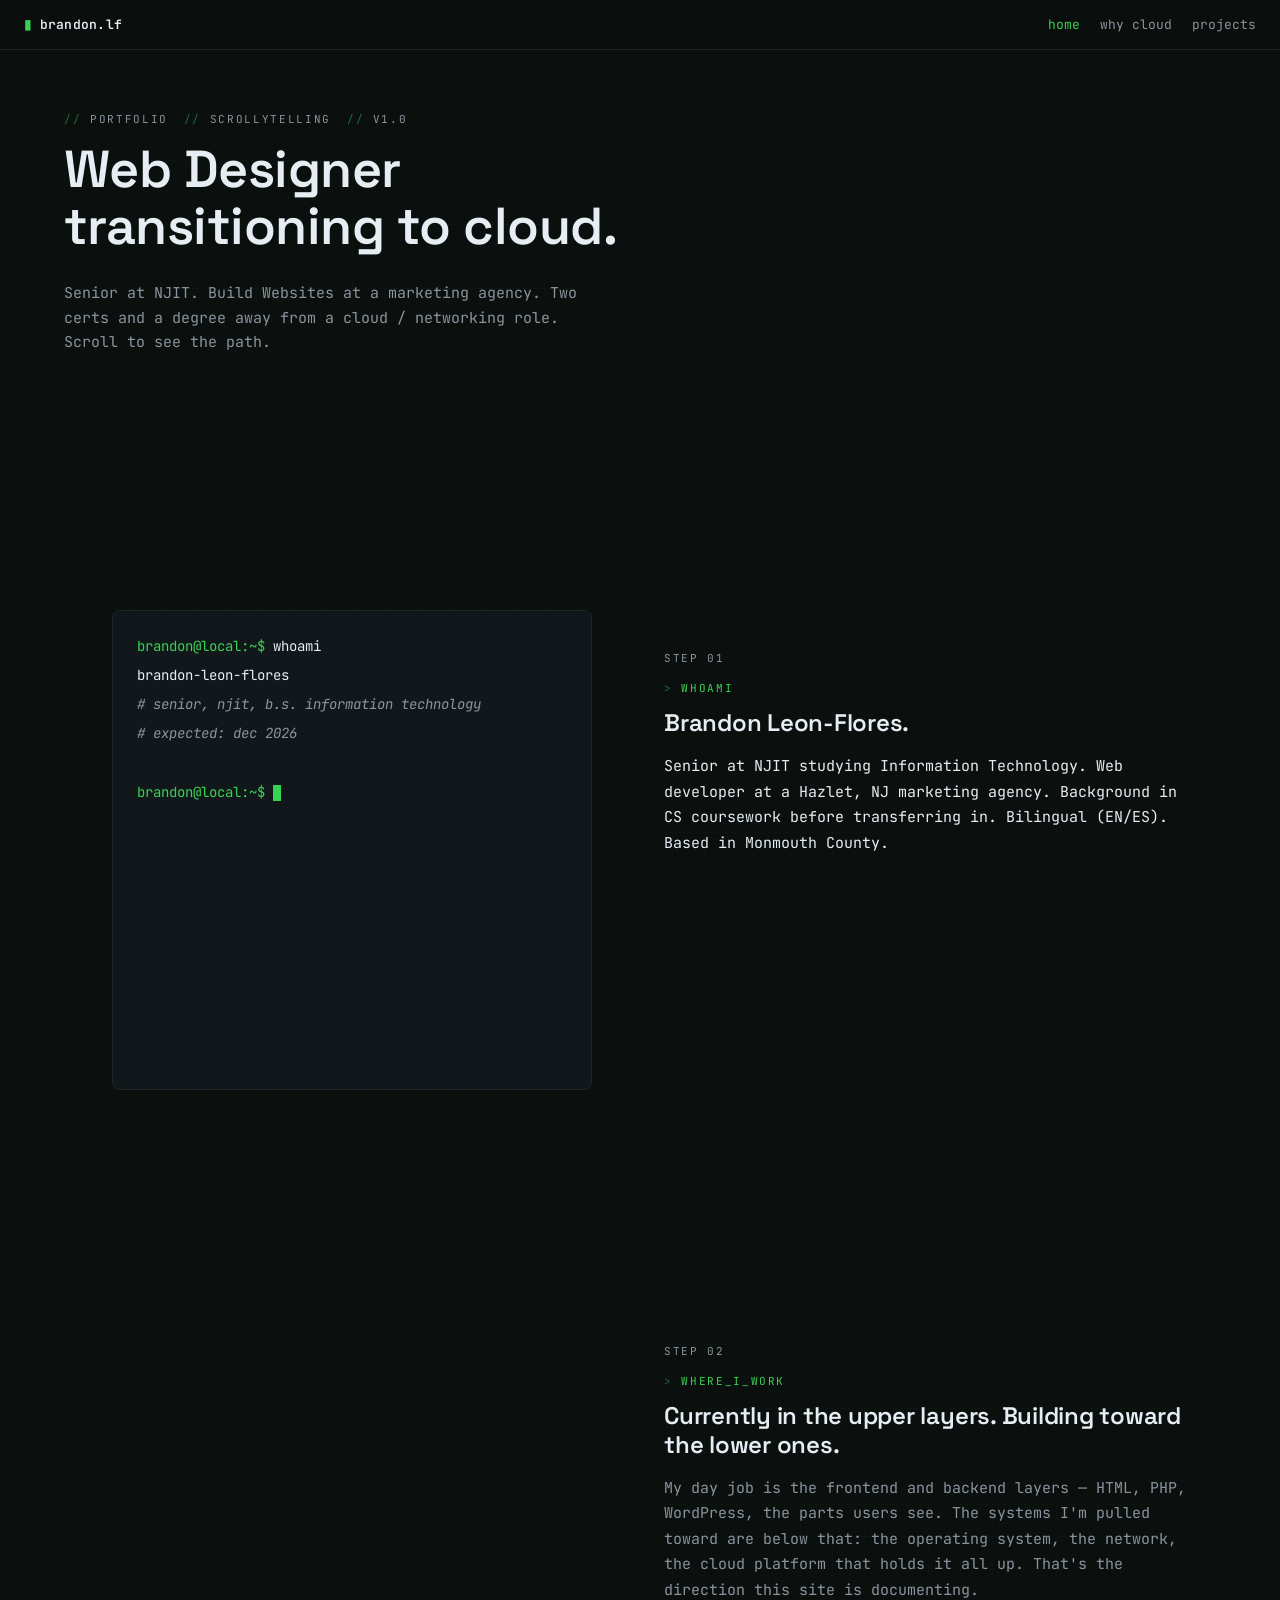
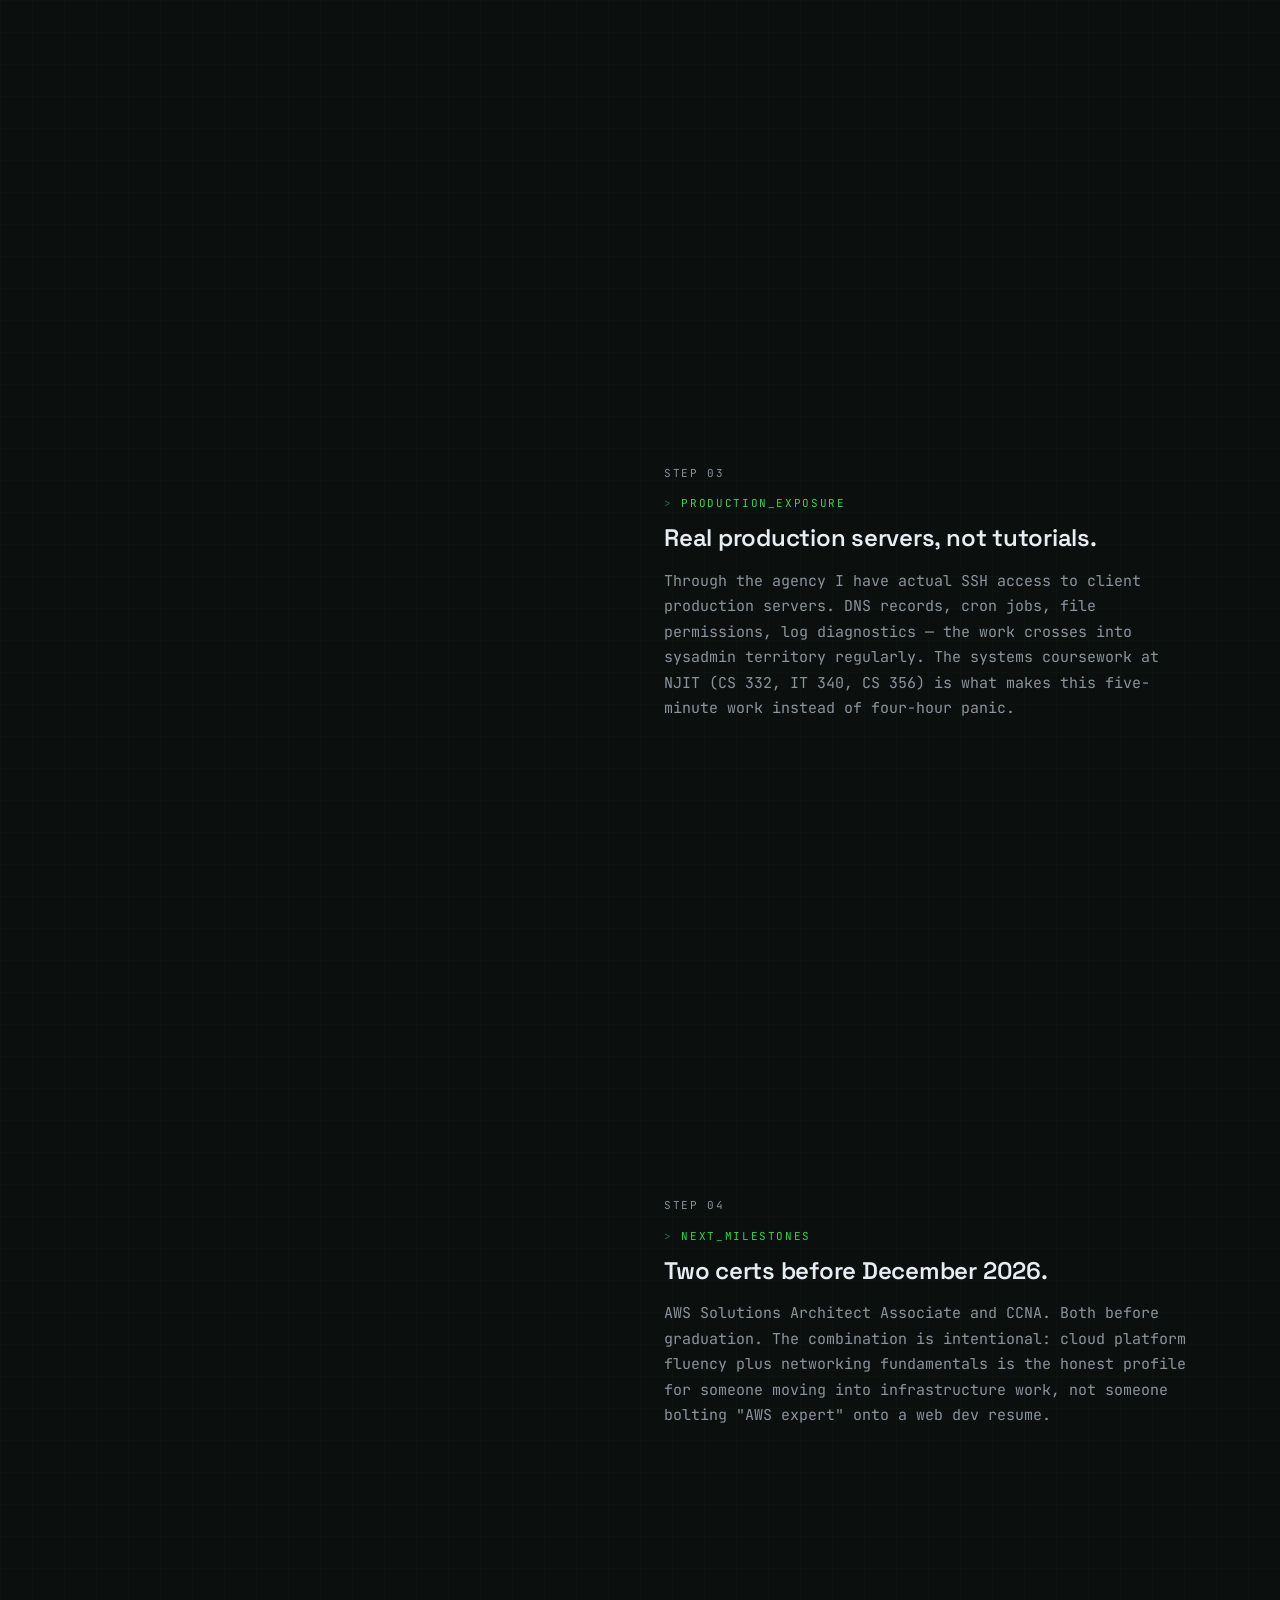
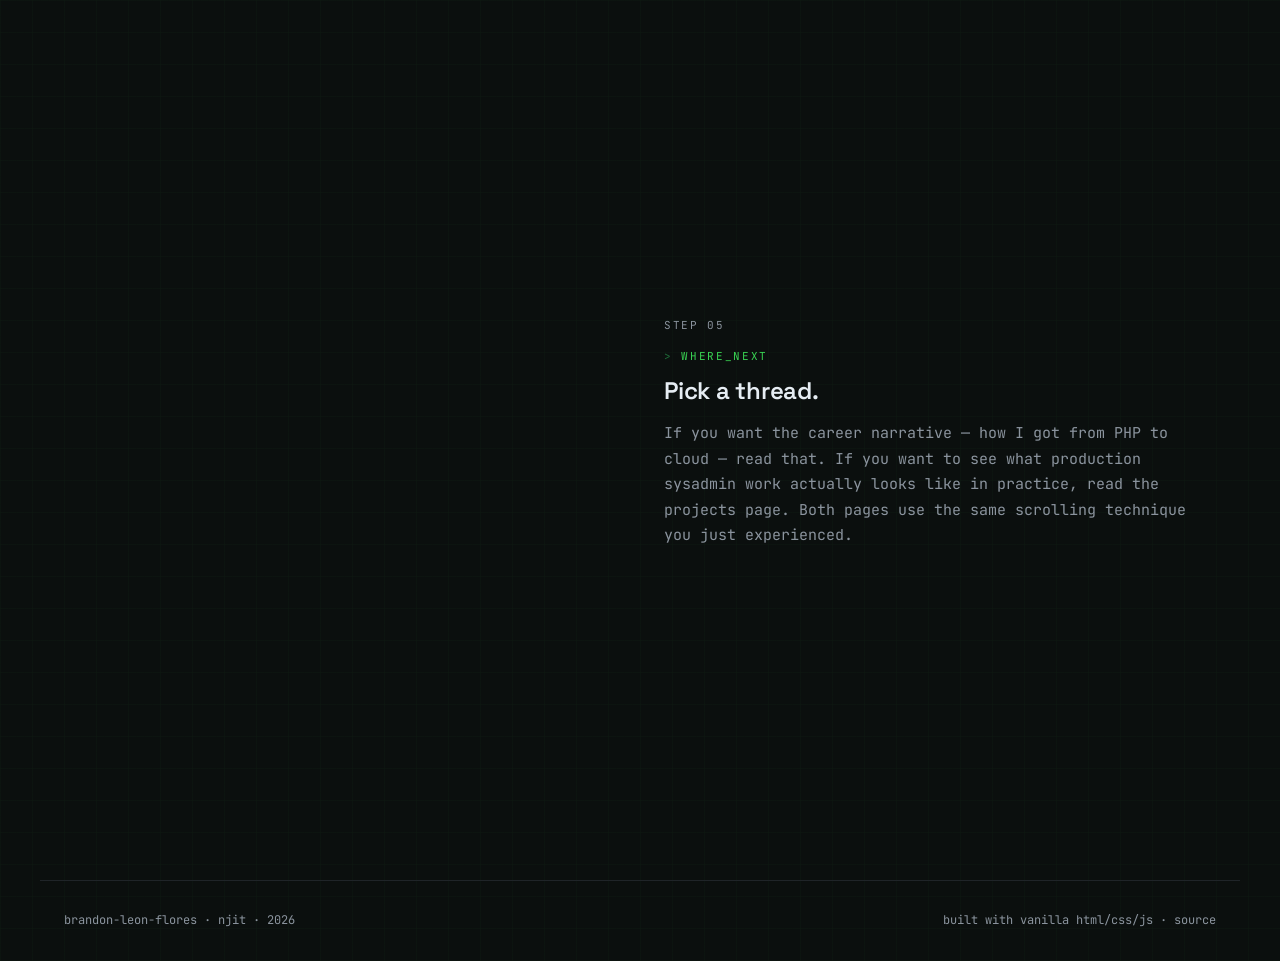
==== index.html @ f3f44c98 "First commit" ====
<!doctype html>
<html lang="en">
<head>
<meta charset="utf-8" />
<meta name="viewport" content="width=device-width, initial-scale=1" />
<title>Brandon Leon-Flores — Web → Cloud</title>
<meta name="description" content="Senior IT student at NJIT transitioning from web development toward cloud and networking infrastructure." />
<link rel="preconnect" href="https://fonts.googleapis.com" />
<link rel="preconnect" href="https://fonts.gstatic.com" crossorigin />
<link href="https://fonts.googleapis.com/css2?family=JetBrains+Mono:wght@400;500;600&family=Space+Grotesk:wght@500;600;700&display=swap" rel="stylesheet" />
<link rel="stylesheet" href="/styles.css" />
</head>
<body>

<header class="topbar">
  <a href="index.html" class="topbar__brand">brandon.lf</a>
  <nav class="topbar__nav" aria-label="Main">
    <a href="index.html" class="active">home</a>
    <a href="why-cloud.html">why cloud</a>
    <a href="projects.html">projects</a>
  </nav>
</header>

<section class="intro">
  <div class="intro__meta">
    <span>portfolio</span>
    <span>scrollytelling </span>
    <span>v1.0</span>
  </div>
  <h1>Web Designer<br />transitioning to cloud.</h1>
  <p style="color: var(--text-dim); max-width: 60ch;">
    Senior at NJIT. Build Websites at a marketing agency. Two certs and a degree away from a cloud / networking role. Scroll to see the path.
  </p>
</section>

<section class="scrolly" aria-label="Story sequence">

  <!-- Sticky visual column -->
  <div class="scrolly__sticky">
    <div class="scrolly__visual">

      <!-- Step 1: terminal whoami -->
      <div class="visual-state" data-state="1">
        <div class="terminal">
          <div class="terminal__line"><span class="terminal__prompt">brandon@local:~$</span> whoami</div>
          <div class="terminal__line">brandon-leon-flores</div>
          <div class="terminal__line"><span class="terminal__comment"># senior, njit, b.s. information technology</span></div>
          <div class="terminal__line"><span class="terminal__comment"># expected: dec 2026</span></div>
          <div class="terminal__line">&nbsp;</div>
          <div class="terminal__line"><span class="terminal__prompt">brandon@local:~$</span> <span class="terminal__cursor"></span></div>
        </div>
      </div>

      <!-- Step 2: stack -->
      <div class="visual-state" data-state="2">
        <div class="stack" aria-label="Tech stack focus">
          <div class="stack__layer">Frontend &nbsp;·&nbsp; HTML / CSS / JS</div>
          <div class="stack__layer">Backend &nbsp;·&nbsp; PHP / WordPress / Spring</div>
          <div class="stack__layer highlight">Operating System &nbsp;·&nbsp; Linux / sysadmin</div>
          <div class="stack__layer highlight">Network &nbsp;·&nbsp; DNS / routing / wireless</div>
          <div class="stack__layer highlight">Cloud &nbsp;·&nbsp; AWS (in progress)</div>
        </div>
      </div>

      <!-- Step 3: production server -->
      <div class="visual-state" data-state="3">
        <div class="terminal">
          <div class="terminal__line"><span class="terminal__prompt">user@prod-www:~$</span> crontab -l</div>
          <div class="terminal__line">0 3 * * *  /usr/local/bin/backup.sh</div>
          <div class="terminal__line">15 * * * * /usr/local/bin/cache-clear.sh</div>
          <div class="terminal__line">&nbsp;</div>
          <div class="terminal__line"><span class="terminal__prompt">user@prod-www:~$</span> dig client.com MX</div>
          <div class="terminal__line"><span class="terminal__comment">;; ANSWER SECTION:</span></div>
          <div class="terminal__line">client.com. 3600 IN MX 10 mail.client.com.</div>
          <div class="terminal__line">&nbsp;</div>
          <div class="terminal__line"><span class="terminal__prompt">user@prod-www:~$</span> <span class="terminal__cursor"></span></div>
        </div>
      </div>

      <!-- Step 4: certs -->
      <div class="visual-state" data-state="4">
        <div class="certs">
          <div class="cert">
            <div class="cert__name">AWS SAA</div>
            <div class="cert__org">Solutions Architect Associate</div>
            <div class="cert__status">in progress</div>
            <div class="cert__bar"><div class="cert__bar-fill" style="width: 35%"></div></div>
          </div>
          <div class="cert">
            <div class="cert__name">CCNA</div>
            <div class="cert__org">Cisco Certified Network Associate</div>
            <div class="cert__status">in progress</div>
            <div class="cert__bar"><div class="cert__bar-fill" style="width: 20%"></div></div>
          </div>
        </div>
      </div>

      <!-- Step 5: CTA -->
      <div class="visual-state" data-state="5">
        <div class="cta-card">
          <h3>Two ways forward</h3>
          <p style="color: var(--text-dim); font-size: 13px; margin-bottom: 0;">Pick the one you want to read.</p>
          <div class="cta-card__links">
            <a href="why-cloud.html" data-link-to="why-cloud.html">→ The career narrative</a>
            <a href="projects.html" data-link-to="projects.html">→ One project in detail</a>
          </div>
        </div>
      </div>

    </div>
  </div>

  <!-- Scrolling steps column -->
  <div class="scrolly__steps">

    <div class="step" id="step-1" data-step="1">
      <div class="step__num">01</div>
      <div class="section-label">whoami</div>
      <h2 class="step__title">Brandon Leon-Flores.</h2>
      <p class="step__body">Senior at NJIT studying Information Technology. Web developer at a Hazlet, NJ marketing agency. Background in CS coursework before transferring in. Bilingual (EN/ES). Based in Monmouth County.</p>
    </div>

    <div class="step" id="step-2" data-step="2">
      <div class="step__num">02</div>
      <div class="section-label">where_i_work</div>
      <h2 class="step__title">Currently in the upper layers. Building toward the lower ones.</h2>
      <p class="step__body">My day job is the frontend and backend layers — HTML, PHP, WordPress, the parts users see. The systems I'm pulled toward are below that: the operating system, the network, the cloud platform that holds it all up. That's the direction this site is documenting.</p>
    </div>

    <div class="step" id="step-3" data-step="3">
      <div class="step__num">03</div>
      <div class="section-label">production_exposure</div>
      <h2 class="step__title">Real production servers, not tutorials.</h2>
      <p class="step__body">Through the agency I have actual SSH access to client production servers. DNS records, cron jobs, file permissions, log diagnostics — the work crosses into sysadmin territory regularly. The systems coursework at NJIT (CS 332, IT 340, CS 356) is what makes this five-minute work instead of four-hour panic.</p>
    </div>

    <div class="step" id="step-4" data-step="4">
      <div class="step__num">04</div>
      <div class="section-label">next_milestones</div>
      <h2 class="step__title">Two certs before December 2026.</h2>
      <p class="step__body">AWS Solutions Architect Associate and CCNA. Both before graduation. The combination is intentional: cloud platform fluency plus networking fundamentals is the honest profile for someone moving into infrastructure work, not someone bolting "AWS expert" onto a web dev resume.</p>
    </div>

    <div class="step" id="step-5" data-step="5">
      <div class="step__num">05</div>
      <div class="section-label">where_next</div>
      <h2 class="step__title">Pick a thread.</h2>
      <p class="step__body">If you want the career narrative — how I got from PHP to cloud — read that. If you want to see what production sysadmin work actually looks like in practice, read the projects page. Both pages use the same scrolling technique you just experienced.</p>
    </div>

  </div>
</section>

<footer class="footer">
  <div>brandon-leon-flores · njit · 2026</div>
  <div>built with vanilla html/css/js · <a href="https://github.com" style="color: var(--text-dim); border: none;">source</a></div>
</footer>

<script src="/scrolly.js"></script>
</body>
</html>
---- styles.css ----
/* ============================================
   Scrollytelling Portfolio — Shared Styles
   Brandon Leon-Flores
   ============================================ */

/* --- Tokens --- */
:root {
  --bg: #0b0f0e;
  --surface: #11171a;
  --surface-2: #161d22;
  --text: #e6edf3;
  --text-dim: #8b949e;
  --accent: #39d353;
  --accent-dim: #1f6f3a;
  --border: #1f2428;
  --border-bright: #2d343a;

  --font-mono: "JetBrains Mono", ui-monospace, "SF Mono", Menlo, monospace;
  --font-display: "Space Grotesk", system-ui, sans-serif;

  --max-content: 1200px;
}

/* --- Reset + base --- */
*, *::before, *::after { box-sizing: border-box; }

html {
  scroll-behavior: smooth;
}

body {
  margin: 0;
  background: var(--bg);
  color: var(--text);
  font-family: var(--font-mono);
  font-size: 15px;
  line-height: 1.65;
  -webkit-font-smoothing: antialiased;
  background-image:
    linear-gradient(rgba(57, 211, 83, 0.025) 1px, transparent 1px),
    linear-gradient(90deg, rgba(57, 211, 83, 0.025) 1px, transparent 1px);
  background-size: 32px 32px;
}

a {
  color: var(--accent);
  text-decoration: none;
  border-bottom: 1px dashed var(--accent-dim);
  transition: color 120ms ease, border-color 120ms ease;
}
a:hover {
  color: #6fe783;
  border-bottom-color: var(--accent);
}

h1, h2, h3 {
  font-family: var(--font-display);
  font-weight: 600;
  letter-spacing: -0.01em;
  margin: 0 0 0.5em 0;
  color: var(--text);
}

h1 { font-size: clamp(2rem, 5vw, 3.25rem); line-height: 1.1; }
h2 { font-size: clamp(1.4rem, 3vw, 2rem); line-height: 1.2; }
h3 { font-size: 1.15rem; }

p { margin: 0 0 1em 0; }

code {
  font-family: var(--font-mono);
  background: var(--surface);
  padding: 0.1em 0.4em;
  border-radius: 3px;
  border: 1px solid var(--border);
  font-size: 0.92em;
}

/* --- Top bar --- */
.topbar {
  position: sticky;
  top: 0;
  z-index: 50;
  display: flex;
  align-items: center;
  justify-content: space-between;
  padding: 14px 24px;
  background: rgba(11, 15, 14, 0.85);
  backdrop-filter: blur(8px);
  border-bottom: 1px solid var(--border);
  font-size: 13px;
}
.topbar__brand {
  color: var(--text);
  border: none;
  font-weight: 600;
  letter-spacing: 0.02em;
}
.topbar__brand::before {
  content: "▮ ";
  color: var(--accent);
}
.topbar__nav {
  display: flex;
  gap: 20px;
}
.topbar__nav a {
  color: var(--text-dim);
  border: none;
  font-size: 13px;
}
.topbar__nav a:hover { color: var(--accent); }
.topbar__nav a.active { color: var(--accent); }

/* --- Section labels (mono small caps) --- */
.section-label {
  font-family: var(--font-mono);
  font-size: 11px;
  letter-spacing: 0.15em;
  text-transform: uppercase;
  color: var(--accent);
  margin-bottom: 12px;
  display: inline-block;
}
.section-label::before { content: "> "; color: var(--accent-dim); }

/* --- Scrollytelling layout --- */
.scrolly {
  position: relative;
  display: grid;
  grid-template-columns: 1fr 1fr;
  gap: 0;
  max-width: var(--max-content);
  margin: 0 auto;
  padding: 0 24px;
}

.scrolly__sticky {
  position: sticky;
  top: 0;
  height: 100vh;
  display: flex;
  align-items: center;
  justify-content: center;
  padding: 24px;
}

.scrolly__visual {
  width: 100%;
  max-width: 480px;
  aspect-ratio: 1 / 1;
  background: var(--surface);
  border: 1px solid var(--border);
  border-radius: 8px;
  position: relative;
  overflow: hidden;
  display: flex;
  align-items: center;
  justify-content: center;
}

.scrolly__steps {
  display: flex;
  flex-direction: column;
  padding: 0 24px;
}

.step {
  min-height: 80vh;
  display: flex;
  flex-direction: column;
  justify-content: center;
  padding: 40px 0;
  opacity: 0.35;
  transition: opacity 350ms ease;
}
.step.is-active {
  opacity: 1;
}

.step__num {
  font-size: 11px;
  letter-spacing: 0.15em;
  color: var(--text-dim);
  text-transform: uppercase;
  margin-bottom: 12px;
}
.step__num::before { content: "step "; }

.step__title {
  font-family: var(--font-display);
  font-size: 1.5rem;
  margin: 0 0 16px 0;
  color: var(--text);
}

.step__body {
  color: var(--text-dim);
  font-size: 15px;
  line-height: 1.7;
}
.step.is-active .step__body { color: var(--text); }

/* --- Visual states (per step) --- */
.visual-state { display: none; width: 100%; height: 100%; padding: 24px; flex-direction: column; }
.visual-state.is-active { display: flex; }

/* Terminal-style visual */
.terminal {
  font-family: var(--font-mono);
  font-size: 14px;
  width: 100%;
}
.terminal__line { margin-bottom: 6px; color: var(--text); }
.terminal__prompt { color: var(--accent); }
.terminal__cursor {
  display: inline-block;
  width: 8px;
  height: 16px;
  background: var(--accent);
  vertical-align: middle;
  animation: blink 1s steps(1) infinite;
}
@keyframes blink { 50% { opacity: 0; } }

.terminal__comment { color: var(--text-dim); font-style: italic; }

/* Stack diagram */
.stack {
  display: flex;
  flex-direction: column;
  gap: 6px;
  width: 100%;
  align-items: stretch;
}
.stack__layer {
  border: 1px solid var(--border);
  background: var(--surface-2);
  padding: 12px 16px;
  font-size: 13px;
  color: var(--text-dim);
  text-align: center;
  border-radius: 4px;
  transition: all 200ms ease;
}
.stack__layer.highlight {
  border-color: var(--accent);
  color: var(--accent);
  background: rgba(57, 211, 83, 0.06);
}

/* Cert cards */
.certs {
  display: grid;
  grid-template-columns: 1fr 1fr;
  gap: 16px;
  width: 100%;
}
.cert {
  border: 1px solid var(--border);
  background: var(--surface-2);
  padding: 20px 16px;
  border-radius: 6px;
  text-align: center;
}
.cert__name {
  font-family: var(--font-display);
  font-size: 14px;
  margin-bottom: 4px;
  color: var(--text);
}
.cert__org { font-size: 11px; color: var(--text-dim); margin-bottom: 14px; letter-spacing: 0.05em; }
.cert__status {
  font-size: 10px;
  letter-spacing: 0.15em;
  color: var(--accent);
  text-transform: uppercase;
  margin-bottom: 8px;
}
.cert__bar {
  height: 4px;
  background: var(--border);
  border-radius: 2px;
  overflow: hidden;
}
.cert__bar-fill {
  height: 100%;
  background: var(--accent);
  width: 35%;
}

/* CTA card */
.cta-card {
  border: 1px solid var(--accent-dim);
  background: rgba(57, 211, 83, 0.04);
  padding: 24px;
  border-radius: 6px;
  width: 100%;
}
.cta-card h3 { color: var(--accent); margin-top: 0; }
.cta-card__links { display: flex; flex-direction: column; gap: 12px; margin-top: 16px; }
.cta-card__links a {
  display: block;
  padding: 10px 14px;
  border: 1px solid var(--border-bright);
  background: var(--surface);
  border-radius: 4px;
  font-size: 13px;
  text-align: left;
}
.cta-card__links a:hover {
  border-color: var(--accent);
  background: var(--surface-2);
}

/* Timeline visual */
.timeline {
  display: flex;
  flex-direction: column;
  gap: 0;
  width: 100%;
  position: relative;
}
.timeline::before {
  content: "";
  position: absolute;
  left: 11px;
  top: 8px;
  bottom: 8px;
  width: 2px;
  background: var(--border);
}
.timeline__node {
  display: flex;
  align-items: flex-start;
  gap: 16px;
  padding: 12px 0;
  position: relative;
  transition: all 250ms ease;
}
.timeline__dot {
  width: 24px;
  height: 24px;
  border-radius: 50%;
  border: 2px solid var(--border);
  background: var(--surface);
  flex-shrink: 0;
  z-index: 1;
  transition: all 250ms ease;
}
.timeline__node.highlight .timeline__dot {
  border-color: var(--accent);
  background: var(--accent);
  box-shadow: 0 0 0 4px rgba(57, 211, 83, 0.18);
}
.timeline__year {
  font-family: var(--font-mono);
  font-size: 12px;
  color: var(--text-dim);
  letter-spacing: 0.05em;
  margin-bottom: 2px;
}
.timeline__node.highlight .timeline__year { color: var(--accent); }
.timeline__label {
  font-family: var(--font-display);
  font-size: 14px;
  color: var(--text-dim);
}
.timeline__node.highlight .timeline__label { color: var(--text); }

/* DNS / code visual */
.code-block {
  font-family: var(--font-mono);
  font-size: 12px;
  background: var(--bg);
  border: 1px solid var(--border);
  border-radius: 6px;
  padding: 16px;
  width: 100%;
  white-space: pre;
  overflow-x: auto;
  color: var(--text-dim);
}
.code-block .kw { color: var(--accent); }
.code-block .str { color: #d2a8ff; }
.code-block .com { color: #6e7681; font-style: italic; }

/* Summary card */
.summary {
  border-left: 3px solid var(--accent);
  padding: 16px 20px;
  background: var(--surface-2);
  width: 100%;
  border-radius: 0 6px 6px 0;
}
.summary h3 { margin-top: 0; }
.summary p { margin-bottom: 0; color: var(--text); }

/* --- Page intro / hero --- */
.intro {
  max-width: var(--max-content);
  margin: 0 auto;
  padding: 60px 24px 30px;
}
.intro__meta {
  display: flex;
  gap: 16px;
  font-size: 11px;
  letter-spacing: 0.15em;
  text-transform: uppercase;
  color: var(--text-dim);
  margin-bottom: 12px;
}
.intro__meta span::before { content: "// "; color: var(--accent-dim); }

/* --- Footer --- */
.footer {
  max-width: var(--max-content);
  margin: 80px auto 0;
  padding: 30px 24px;
  border-top: 1px solid var(--border);
  font-size: 12px;
  color: var(--text-dim);
  display: flex;
  justify-content: space-between;
  flex-wrap: wrap;
  gap: 12px;
}

/* --- Mobile --- */
@media (max-width: 768px) {
  .scrolly {
    grid-template-columns: 1fr;
  }
  .scrolly__sticky {
    position: sticky;
    height: 50vh;
    top: 50px;
    background: var(--bg);
    border-bottom: 1px solid var(--border);
    z-index: 5;
  }
  .scrolly__visual {
    aspect-ratio: auto;
    height: 100%;
    max-width: 100%;
  }
  .step { min-height: 60vh; padding: 24px 0; }
  .topbar { padding: 12px 16px; }
  .topbar__nav { gap: 14px; }
}

/* --- Reduced motion --- */
@media (prefers-reduced-motion: reduce) {
  *, *::before, *::after {
    animation-duration: 0ms !important;
    transition-duration: 0ms !important;
  }
  html { scroll-behavior: auto; }
  .step { opacity: 1; }
}
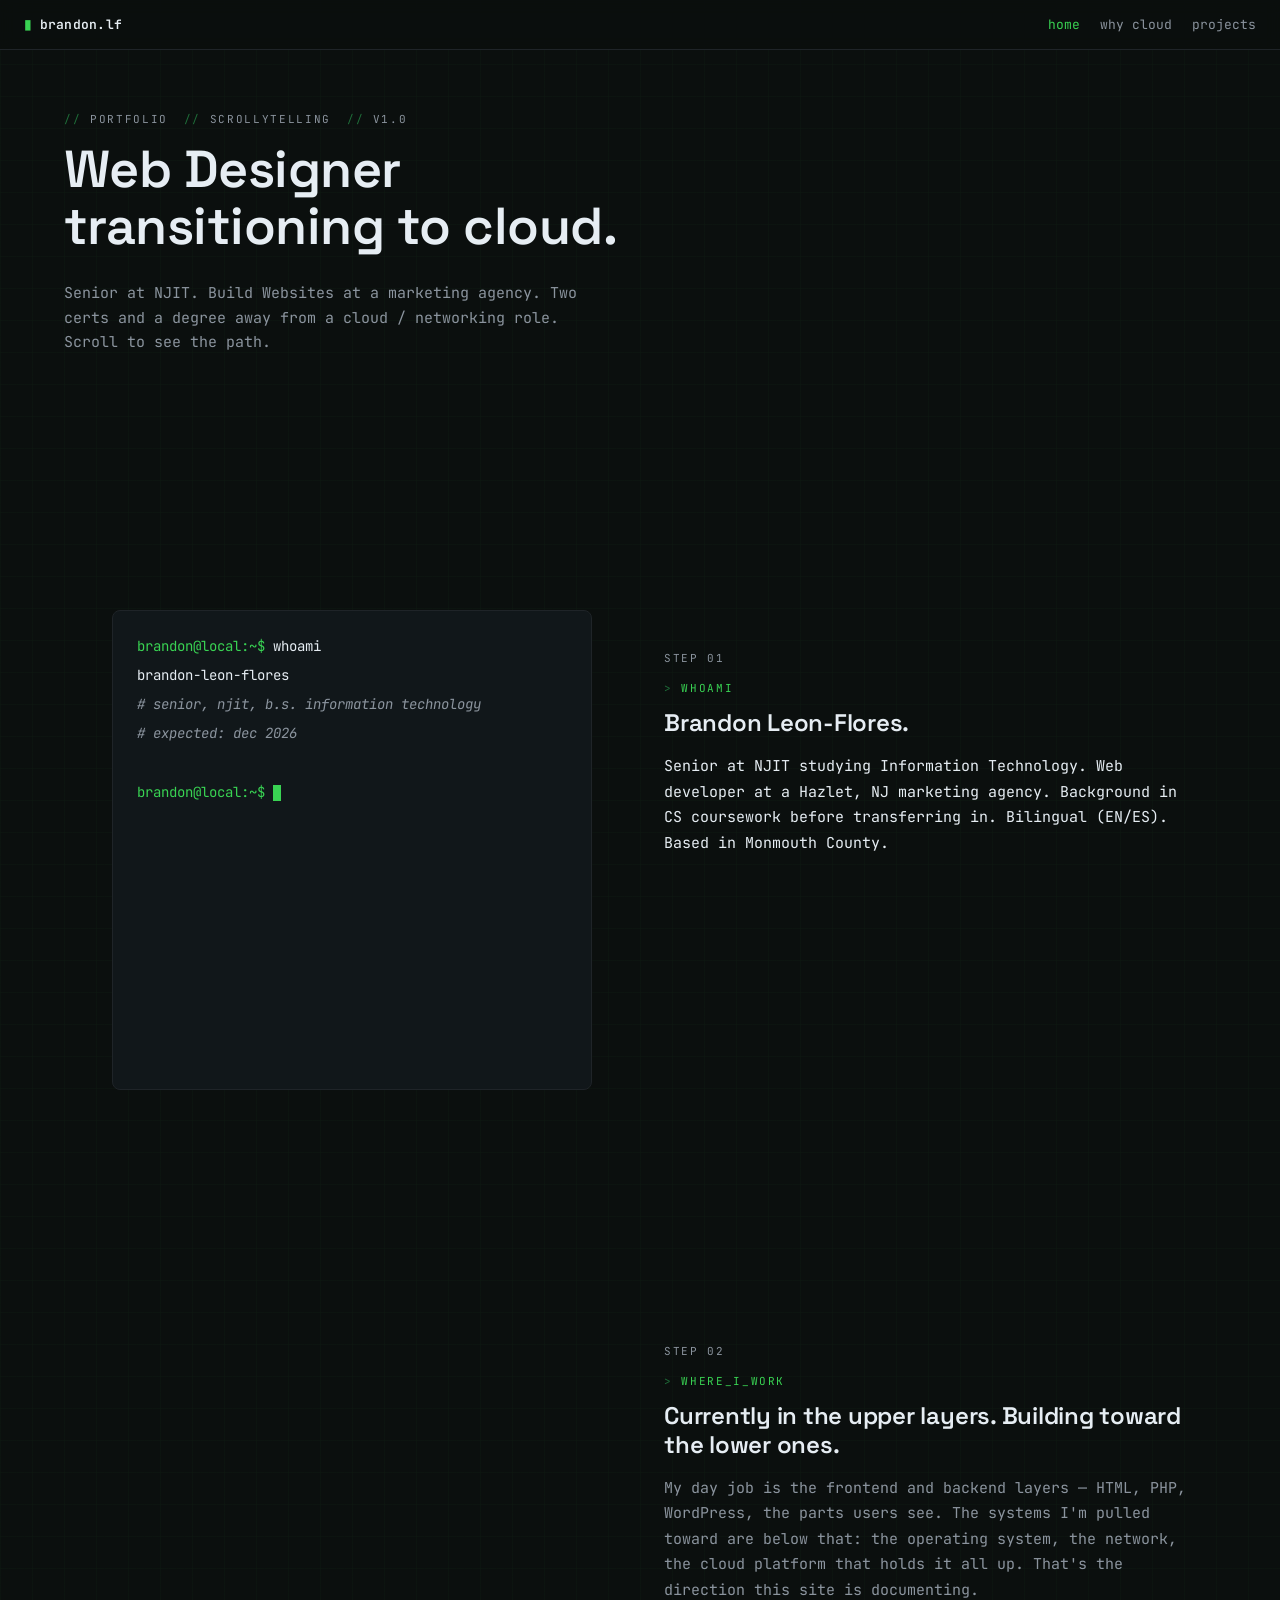
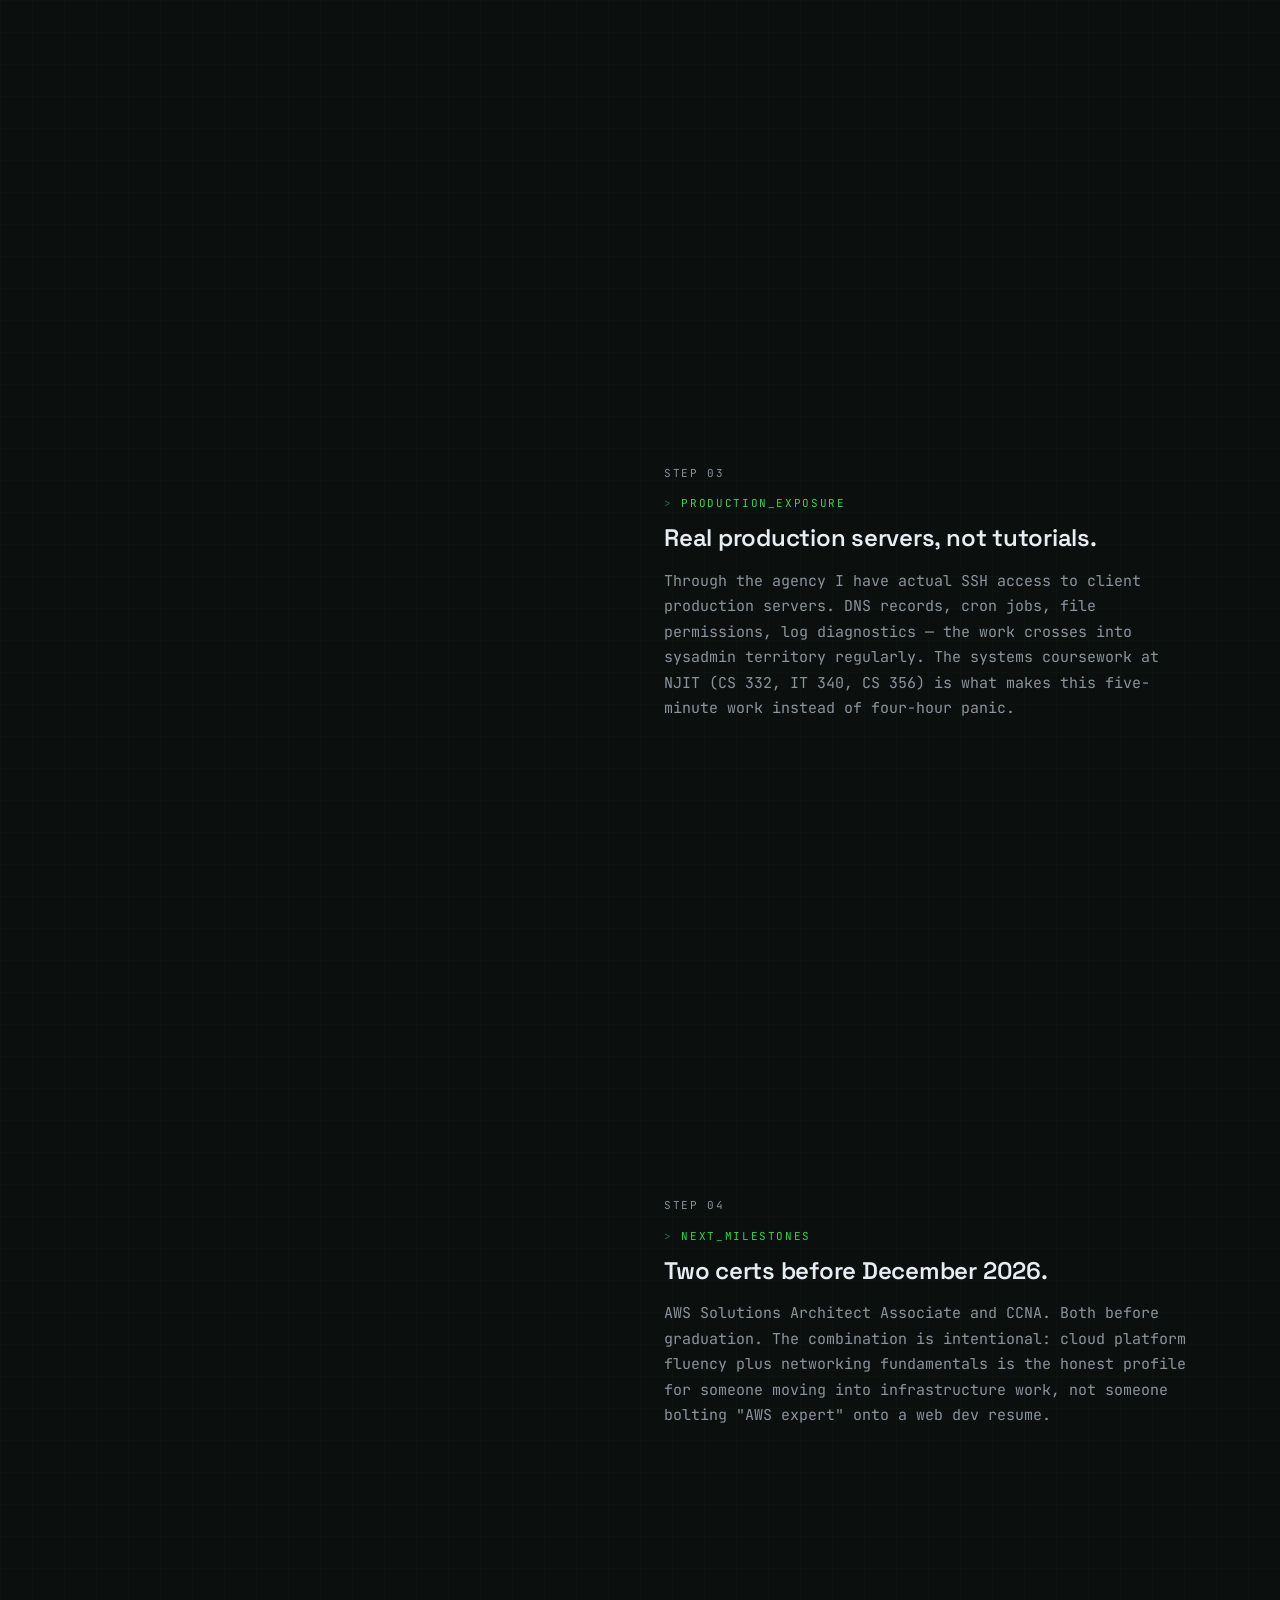
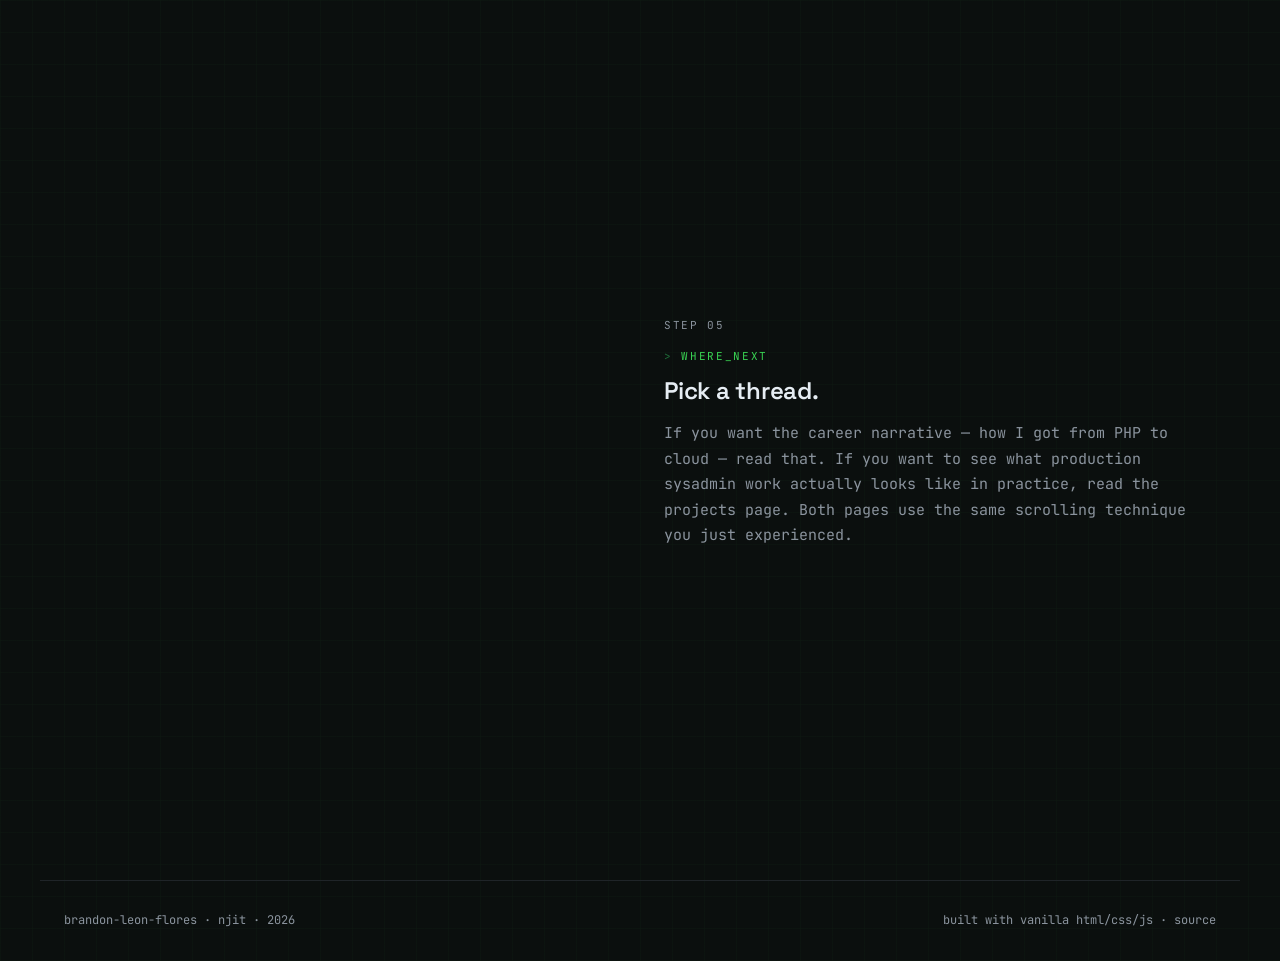
==== commit 50a762e5: "fix a css compile and javascript" ====
--- a/index.html
+++ b/index.html
@@ -8,7 +8,7 @@
 <link rel="preconnect" href="https://fonts.googleapis.com" />
 <link rel="preconnect" href="https://fonts.gstatic.com" crossorigin />
 <link href="https://fonts.googleapis.com/css2?family=JetBrains+Mono:wght@400;500;600&family=Space+Grotesk:wght@500;600;700&display=swap" rel="stylesheet" />
-<link rel="stylesheet" href="/styles.css" />
+<link rel="stylesheet" href="styles.css" />
 </head>
 <body>
 
@@ -156,6 +156,6 @@
   <div>built with vanilla html/css/js · <a href="https://github.com" style="color: var(--text-dim); border: none;">source</a></div>
 </footer>
 
-<script src="/scrolly.js"></script>
+<script src="scrolly.js"></script>
 </body>
 </html>
